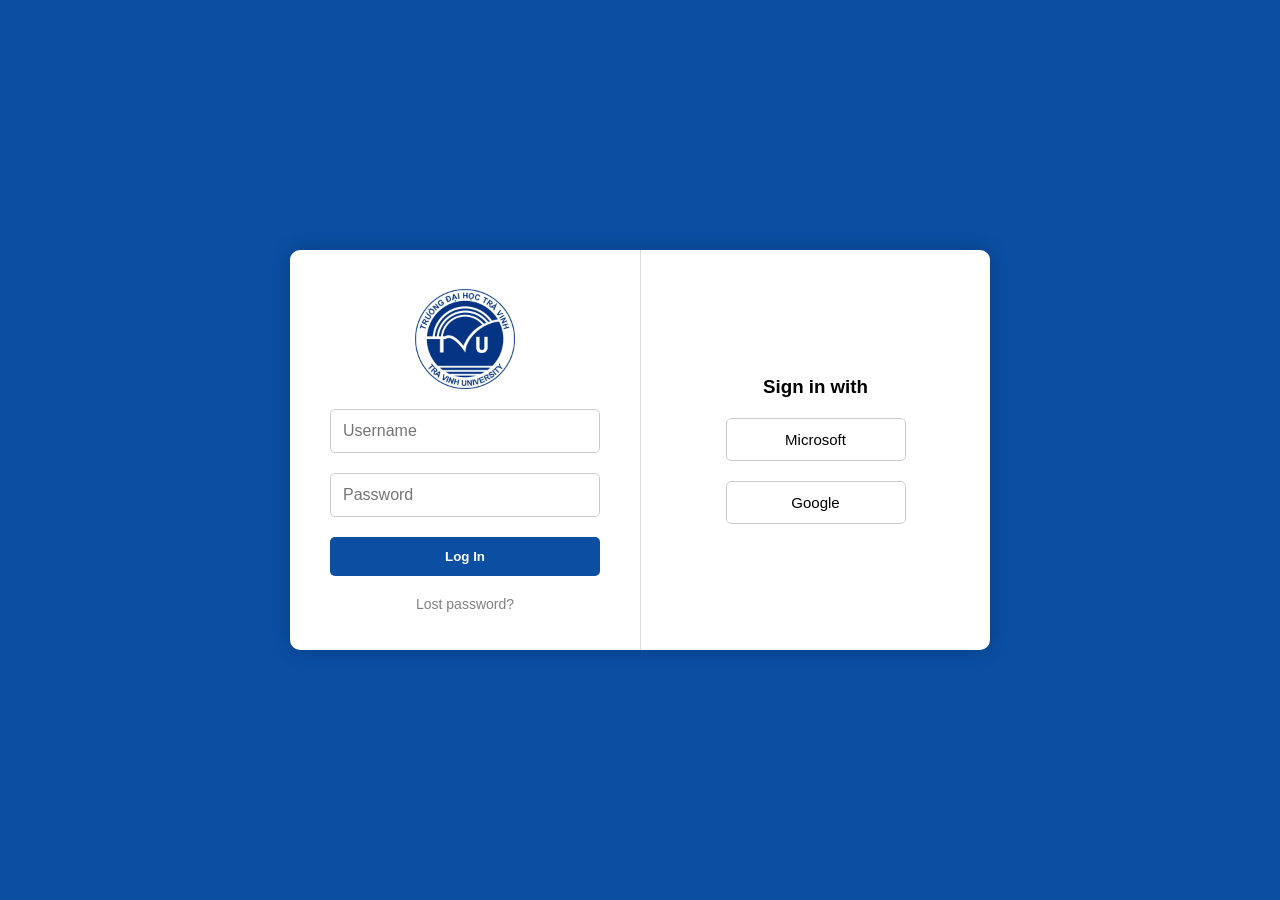
==== Dangnhaplms TVU.html @ c7f7affc "upload" ====
<!DOCTYPE html>
<html lang="en">

<head>

    <meta charset="utf-8">

    <title>Login</title>

    <link rel="stylesheet" href="css/style.css">

</head>

<body>

    <div class="container">

        <!-- LEFT -->

        <div class="left">

            <img src="hình ảnh/hinh9.webp" class="logo">

            <input type="text" placeholder="Username">

            <input type="password" placeholder="Password">

            <button>Log In</button>

            <a href="#">Lost password?</a>

        </div>

        <!-- RIGHT -->

        <div class="right">

            <h3>Sign in with</h3>

            <button class="social">Microsoft</button>

            <button class="social">Google</button>

        </div>

    </div>

</body>

</html>
---- css/style.css ----
*{
    margin:0;
    padding:0;
    box-sizing:border-box;
    font-family:Arial, Helvetica, sans-serif;
}

body{
    background:#0b4ea2;

    height:100vh;

    display:flex;
    justify-content:center;
    align-items:center;
}

.container{
    width:700px;
    height:400px;

    background:white;

    border-radius:10px;

    display:flex;

    overflow:hidden;

    box-shadow:0 0 20px rgba(0,0,0,0.2);
}

/* LEFT */

.left{
    width:50%;

    padding:40px;

    display:flex;
    flex-direction:column;
    justify-content:center;

    gap:20px;
}

.logo{
    width:100px;

    margin:auto;
}

.left input{
    padding:12px;

    border:1px solid #ccc;

    border-radius:5px;

    font-size:16px;
}

.left button{
    padding:12px;

    background:#0b4ea2;

    color:white;

    border:none;

    border-radius:5px;

    font-weight:bold;

    cursor:pointer;
}

.left button:hover{
    background:#083c7d;
}

.left a{
    text-align:center;

    text-decoration:none;

    color:gray;

    font-size:14px;
}

/* RIGHT */

.right{
    width:50%;

    border-left:1px solid #ddd;

    display:flex;
    flex-direction:column;
    justify-content:center;
    align-items:center;

    gap:20px;

    padding:40px;
}

.social{
    width:180px;

    padding:12px;

    border:1px solid #ccc;

    background:white;

    border-radius:5px;

    cursor:pointer;

    font-size:15px;
}

.social:hover{
    background:#f5f5f5;
}

.bottom{
    margin-top:30px;

    display:flex;

    gap:20px;

    font-size:14px;

    color:gray;
}
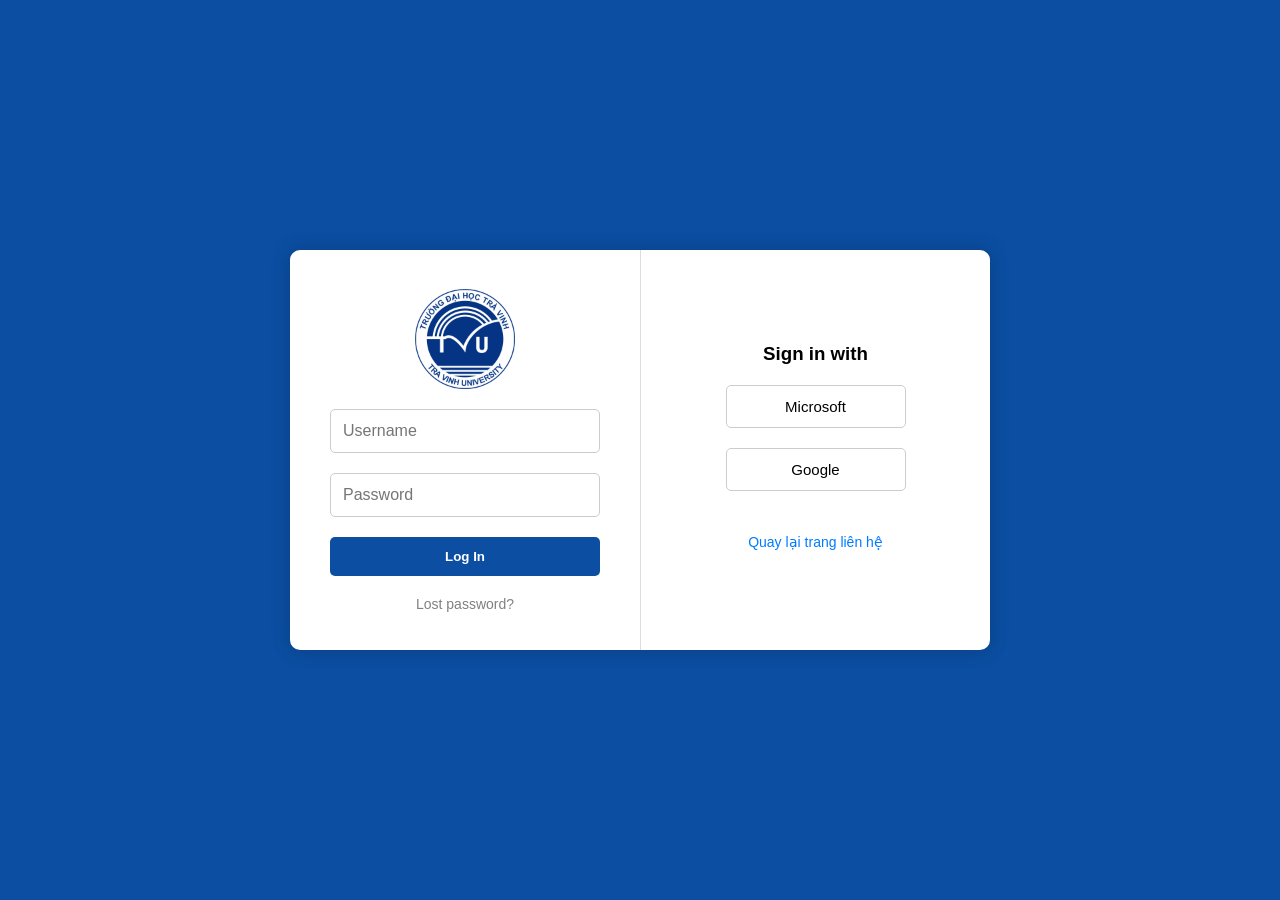
==== commit faa3a476: "upload" ====
--- a/Dangnhaplms TVU.html
+++ b/Dangnhaplms TVU.html
@@ -35,16 +35,23 @@
 
         <div class="right">
 
-            <h3>Sign in with</h3>
+    <h3>Sign in with</h3>
 
-            <button class="social">Microsoft</button>
+    <button class="social">Microsoft</button>
+    <button class="social">Google</button>
 
-            <button class="social">Google</button>
+    <!-- LINK QUAY LẠI TRANG LIÊN HỆ -->
+    <a href="trang/lienhe.html" class="back-link">
+        Quay lại trang liên hệ
+    </a>
+
 
         </div>
 
     </div>
 
+  
+
 </body>
 
 </html>
--- a/css/style.css
+++ b/css/style.css
@@ -137,4 +137,21 @@
     font-size:14px;
 
     color:gray;
+}
+.back-link{
+    display: inline-block;
+    margin-top: 15px;
+    padding: 8px 12px;
+
+    background: white;
+    border-radius: 6px;
+
+    text-decoration: none;
+    color: #007bff;
+
+    font-size: 14px;
+}
+
+.back-link:hover{
+    background: #f1f1f1;
 }
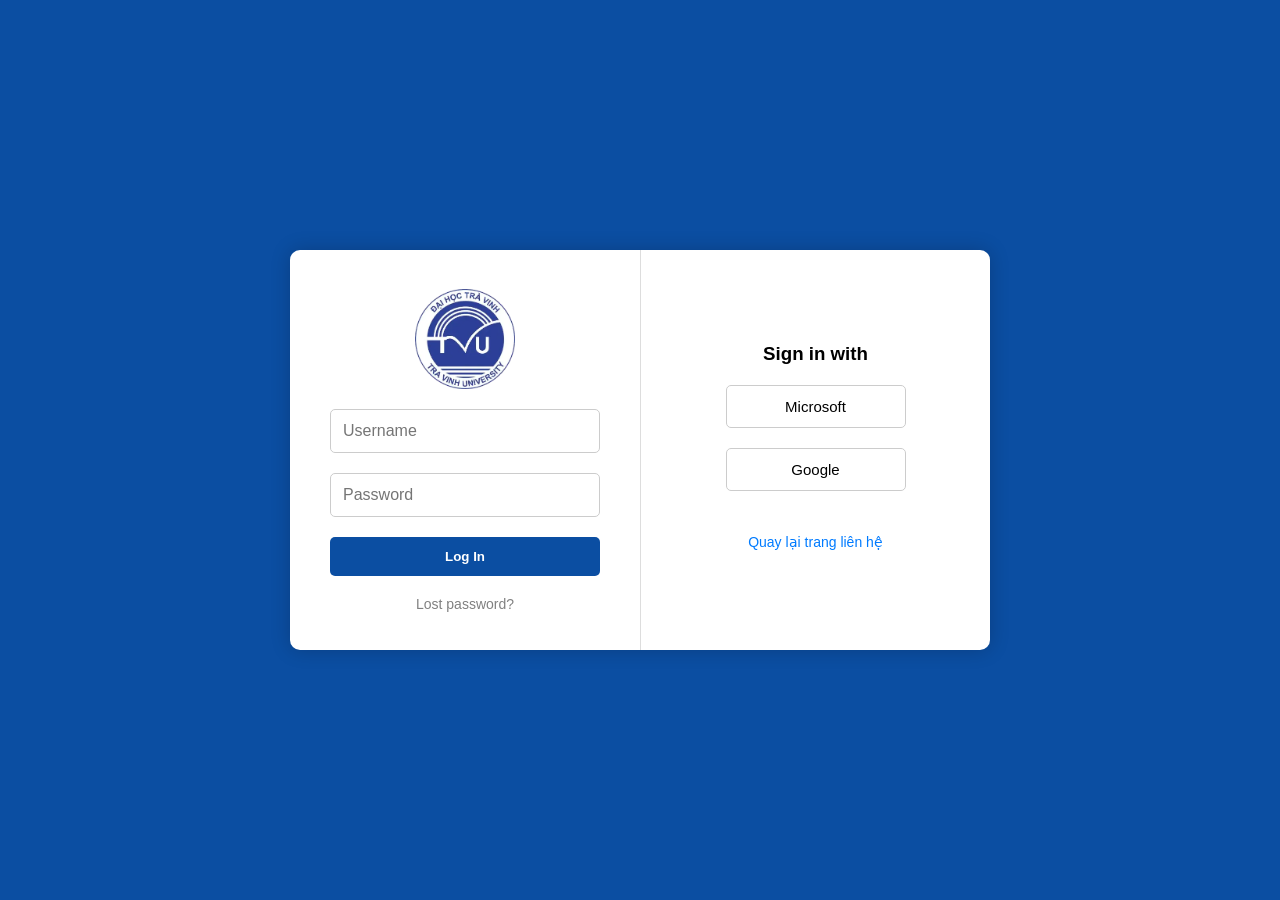
==== commit 86bc7488: "Upload" ====
--- a/Dangnhaplms TVU.html
+++ b/Dangnhaplms TVU.html
@@ -19,7 +19,7 @@
 
         <div class="left">
 
-            <img src="hình ảnh/hinh9.webp" class="logo">
+            <img src="hinhanh/hinh9.webp" class="logo">
 
             <input type="text" placeholder="Username">
 
